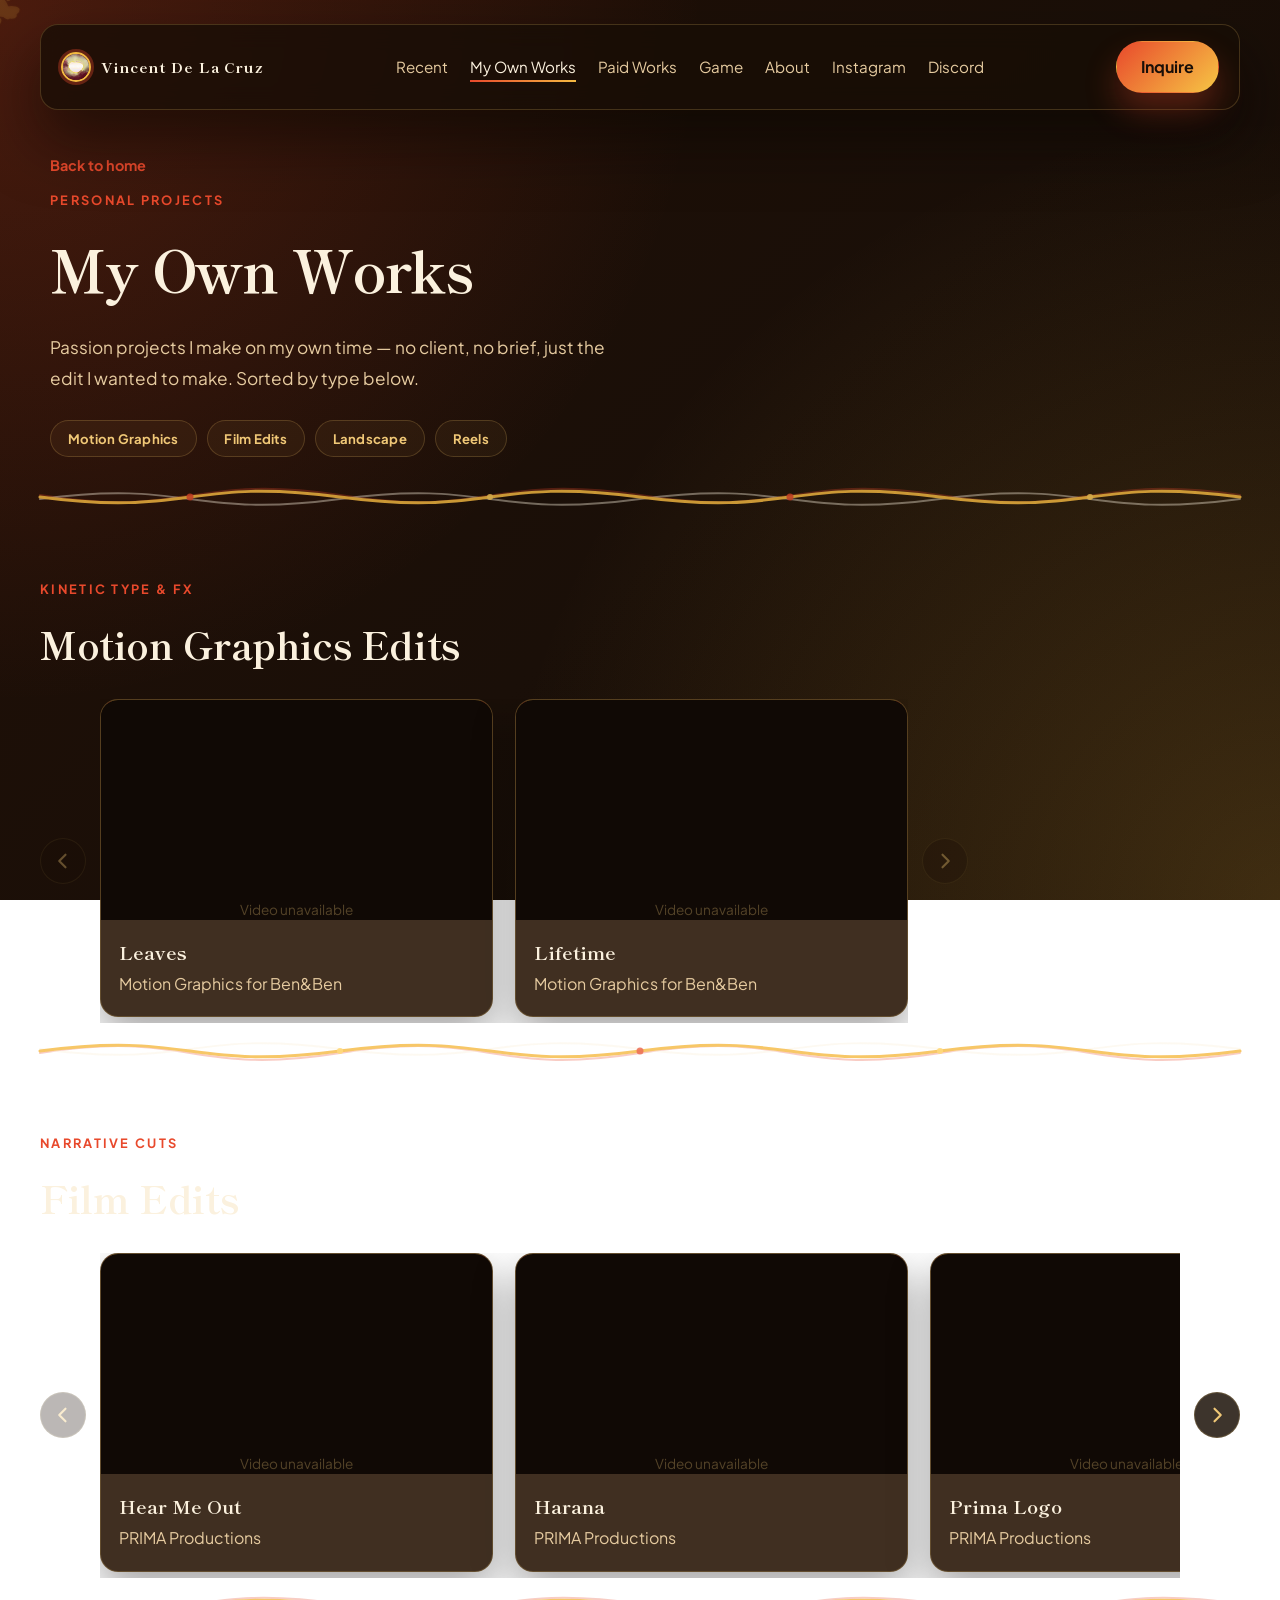
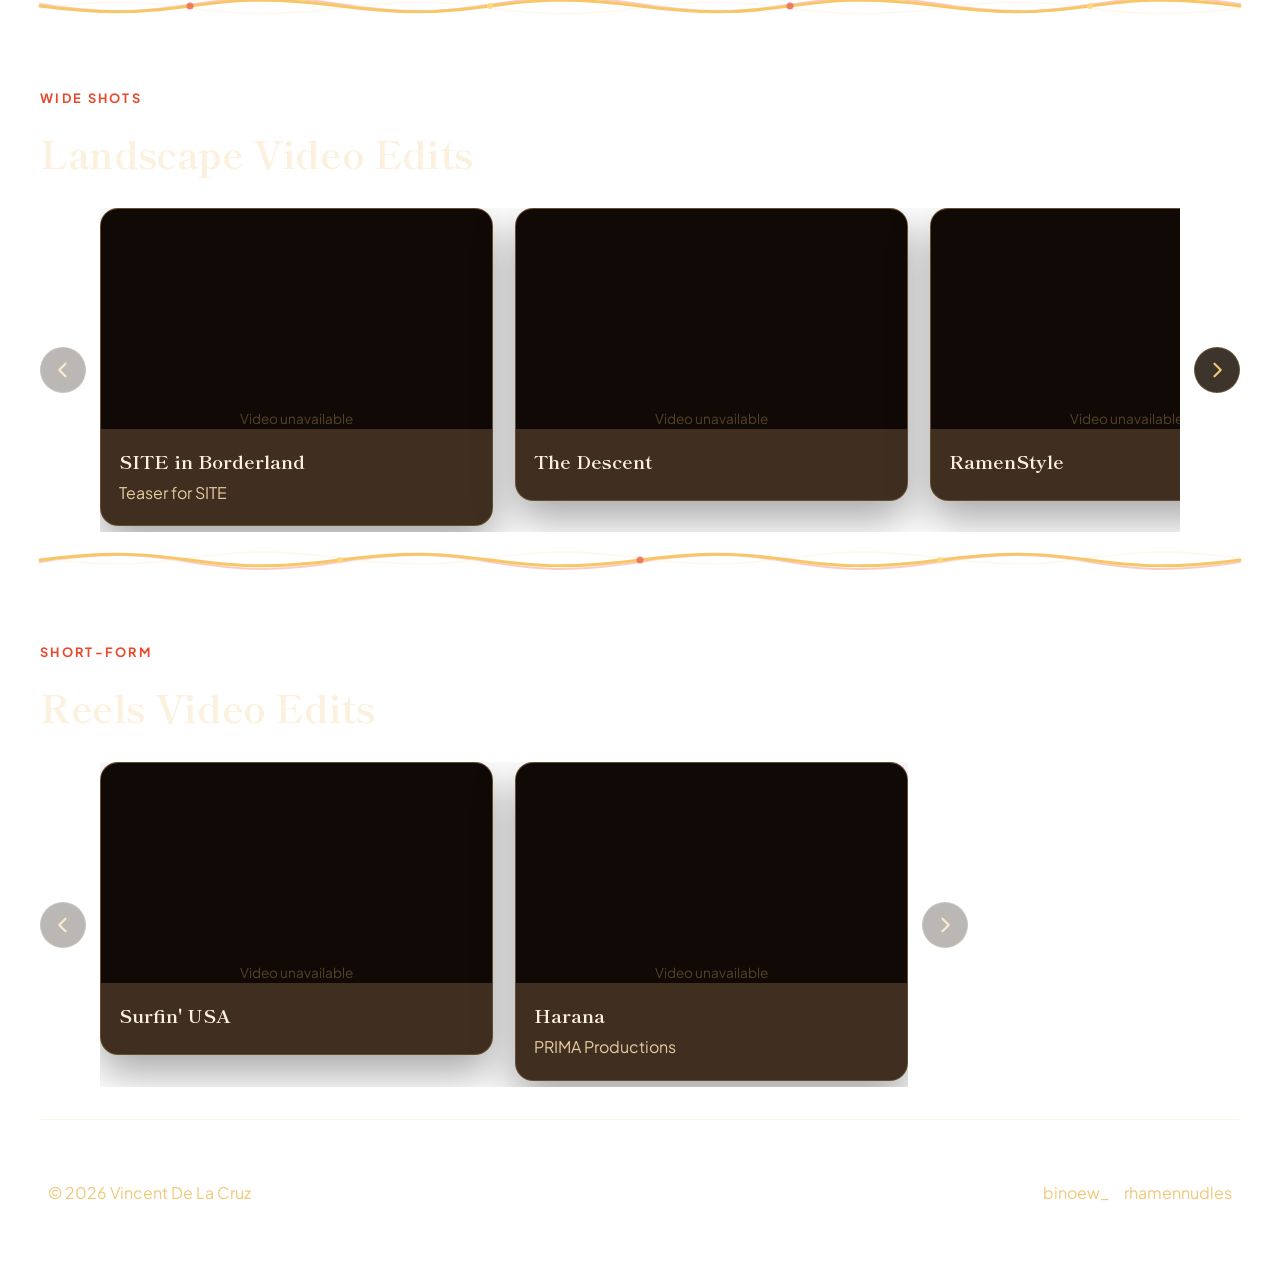
==== own-works.html @ 80db596d "Add own-works & paid-works html + more videos" ====
<!DOCTYPE html>
<html lang="en">
  <head>
    <meta charset="UTF-8" />
    <meta name="viewport" content="width=device-width, initial-scale=1.0" />
    <title>VDLC | My Own Works</title>
    <link rel="icon" type="image/png" href="Assets/ramen.png" />
    <meta
      name="description"
      content="Personal video projects by Vincent De La Cruz, sorted by motion graphics, film, landscape, and reels."
    />
    <link rel="preconnect" href="https://fonts.googleapis.com" />
    <link rel="preconnect" href="https://fonts.gstatic.com" crossorigin />
    <link
      href="https://fonts.googleapis.com/css2?family=Shippori+Mincho:wght@500;600;700;800&family=Plus+Jakarta+Sans:wght@400;500;600;700;800&display=swap"
      rel="stylesheet"
    />
    <link rel="stylesheet" href="style.css" />
  </head>
  <body>
    <div class="wheat-parallax" aria-hidden="true">
      <div class="wheat-layer wheat-layer-back" id="wheatBack">
        <div class="wheat-layer-inner"></div>
      </div>
      <div class="wheat-layer wheat-layer-front" id="wheatFront">
        <div class="wheat-layer-inner"></div>
      </div>
    </div>

    <div class="page-shell">
      <header class="topbar">
        <a href="index.html#home" class="brand" aria-label="Home">
          <img src="Assets/ramen.png" class="brand-mark" alt="Ramen logo" />
          <span class="brand-text">Vincent De La Cruz</span>
        </a>

        <nav class="nav" aria-label="Main navigation">
          <a href="index.html#recent">Recent</a>
          <a href="own-works.html" class="is-active">My Own Works</a>
          <a href="paid-works.html">Paid Works</a>
          <a href="index.html#game">Game</a>
          <a href="index.html#about">About</a>
          <a href="https://instagram.com/binoew_" target="_blank" rel="noreferrer">Instagram</a>
          <a href="https://discord.com/users/rhamennudles" target="_blank" rel="noreferrer">Discord</a>
        </nav>

        <button class="button button-primary" id="inquireOpenBtn" type="button">Inquire</button>
      </header>

      <main>
        <section class="page-header" id="top">
          <a href="index.html#work" class="text-link back-link">Back to home</a>
          <p class="eyebrow">Personal projects</p>
          <h1>My Own Works</h1>
          <p class="lead">
            Passion projects I make on my own time — no client, no brief, just the
            edit I wanted to make. Sorted by type below.
          </p>

          <nav class="subnav" aria-label="Jump to category">
            <a href="#motion">Motion Graphics</a>
            <a href="#film">Film Edits</a>
            <a href="#landscape">Landscape</a>
            <a href="#reels">Reels</a>
          </nav>
        </section>

        <div class="noodle-divider" aria-hidden="true">
          <svg viewBox="0 0 1200 40" preserveAspectRatio="none">
            <path class="noodle-strand noodle-strand-c" d="M0,18 C150,42 150,-4 300,18 C450,42 450,-4 600,18 C750,42 750,-4 900,18 C1050,42 1050,-4 1200,18" />
            <path class="noodle-strand noodle-strand-b" d="M0,22 C150,2 150,42 300,22 C450,2 450,42 600,22 C750,2 750,42 900,22 C1050,2 1050,42 1200,22" />
            <path class="noodle-strand noodle-strand-a" d="M0,20 C150,40 150,0 300,20 C450,40 450,0 600,20 C750,40 750,0 900,20 C1050,40 1050,0 1200,20" />
            <circle class="noodle-garnish" cx="150" cy="20" r="3.5" />
            <circle class="noodle-garnish-alt" cx="450" cy="20" r="3" />
            <circle class="noodle-garnish" cx="750" cy="20" r="3.5" />
            <circle class="noodle-garnish-alt" cx="1050" cy="20" r="3" />
          </svg>
        </div>

        <section class="content-section category-section" id="motion">
          <div class="section-heading">
            <p class="eyebrow">Kinetic type & FX</p>
            <h2>Motion Graphics Edits</h2>
          </div>
          <div class="carousel-wrap">
            <button class="carousel-arrow carousel-arrow-prev" type="button" aria-label="Scroll left">
              <svg width="20" height="20" viewBox="0 0 16 16" fill="none" aria-hidden="true">
                <path d="M10 3L5 8l5 5" stroke="currentColor" stroke-width="1.7" stroke-linecap="round" stroke-linejoin="round"/>
              </svg>
            </button>
            <div class="video-grid portfolio-grid carousel-track" data-gallery="own-motion"></div>
            <button class="carousel-arrow carousel-arrow-next" type="button" aria-label="Scroll right">
              <svg width="20" height="20" viewBox="0 0 16 16" fill="none" aria-hidden="true">
                <path d="M6 3l5 5-5 5" stroke="currentColor" stroke-width="1.7" stroke-linecap="round" stroke-linejoin="round"/>
              </svg>
            </button>
          </div>
        </section>

        <div class="noodle-divider" aria-hidden="true">
          <svg viewBox="0 0 1200 40" preserveAspectRatio="none">
            <path class="noodle-strand noodle-strand-c" d="M0,22 C150,-2 150,46 300,22 C450,-2 450,46 600,22 C750,-2 750,46 900,22 C1050,-2 1050,46 1200,22" />
            <path class="noodle-strand noodle-strand-b" d="M0,18 C150,38 150,-2 300,18 C450,38 450,-2 600,18 C750,38 750,-2 900,18 C1050,38 1050,-2 1200,18" />
            <path class="noodle-strand noodle-strand-a" d="M0,20 C150,0 150,40 300,20 C450,0 450,40 600,20 C750,0 750,40 900,20 C1050,0 1050,40 1200,20" />
            <circle class="noodle-garnish-alt" cx="300" cy="20" r="3" />
            <circle class="noodle-garnish" cx="600" cy="20" r="3.5" />
            <circle class="noodle-garnish-alt" cx="900" cy="20" r="3" />
          </svg>
        </div>

        <section class="content-section category-section" id="film">
          <div class="section-heading">
            <p class="eyebrow">Narrative cuts</p>
            <h2>Film Edits</h2>
          </div>
          <div class="carousel-wrap">
            <button class="carousel-arrow carousel-arrow-prev" type="button" aria-label="Scroll left">
              <svg width="20" height="20" viewBox="0 0 16 16" fill="none" aria-hidden="true">
                <path d="M10 3L5 8l5 5" stroke="currentColor" stroke-width="1.7" stroke-linecap="round" stroke-linejoin="round"/>
              </svg>
            </button>
            <div class="video-grid portfolio-grid carousel-track" data-gallery="own-film"></div>
            <button class="carousel-arrow carousel-arrow-next" type="button" aria-label="Scroll right">
              <svg width="20" height="20" viewBox="0 0 16 16" fill="none" aria-hidden="true">
                <path d="M6 3l5 5-5 5" stroke="currentColor" stroke-width="1.7" stroke-linecap="round" stroke-linejoin="round"/>
              </svg>
            </button>
          </div>
        </section>

        <div class="noodle-divider" aria-hidden="true">
          <svg viewBox="0 0 1200 40" preserveAspectRatio="none">
            <path class="noodle-strand noodle-strand-c" d="M0,18 C150,42 150,-4 300,18 C450,42 450,-4 600,18 C750,42 750,-4 900,18 C1050,42 1050,-4 1200,18" />
            <path class="noodle-strand noodle-strand-b" d="M0,22 C150,2 150,42 300,22 C450,2 450,42 600,22 C750,2 750,42 900,22 C1050,2 1050,42 1200,22" />
            <path class="noodle-strand noodle-strand-a" d="M0,20 C150,40 150,0 300,20 C450,40 450,0 600,20 C750,40 750,0 900,20 C1050,40 1050,0 1200,20" />
            <circle class="noodle-garnish" cx="150" cy="20" r="3.5" />
            <circle class="noodle-garnish-alt" cx="450" cy="20" r="3" />
            <circle class="noodle-garnish" cx="750" cy="20" r="3.5" />
            <circle class="noodle-garnish-alt" cx="1050" cy="20" r="3" />
          </svg>
        </div>

        <section class="content-section category-section" id="landscape">
          <div class="section-heading">
            <p class="eyebrow">Wide shots</p>
            <h2>Landscape Video Edits</h2>
          </div>
          <div class="carousel-wrap">
            <button class="carousel-arrow carousel-arrow-prev" type="button" aria-label="Scroll left">
              <svg width="20" height="20" viewBox="0 0 16 16" fill="none" aria-hidden="true">
                <path d="M10 3L5 8l5 5" stroke="currentColor" stroke-width="1.7" stroke-linecap="round" stroke-linejoin="round"/>
              </svg>
            </button>
            <div class="video-grid portfolio-grid carousel-track" data-gallery="own-landscape"></div>
            <button class="carousel-arrow carousel-arrow-next" type="button" aria-label="Scroll right">
              <svg width="20" height="20" viewBox="0 0 16 16" fill="none" aria-hidden="true">
                <path d="M6 3l5 5-5 5" stroke="currentColor" stroke-width="1.7" stroke-linecap="round" stroke-linejoin="round"/>
              </svg>
            </button>
          </div>
        </section>

        <div class="noodle-divider" aria-hidden="true">
          <svg viewBox="0 0 1200 40" preserveAspectRatio="none">
            <path class="noodle-strand noodle-strand-c" d="M0,22 C150,-2 150,46 300,22 C450,-2 450,46 600,22 C750,-2 750,46 900,22 C1050,-2 1050,46 1200,22" />
            <path class="noodle-strand noodle-strand-b" d="M0,18 C150,38 150,-2 300,18 C450,38 450,-2 600,18 C750,38 750,-2 900,18 C1050,38 1050,-2 1200,18" />
            <path class="noodle-strand noodle-strand-a" d="M0,20 C150,0 150,40 300,20 C450,0 450,40 600,20 C750,0 750,40 900,20 C1050,0 1050,40 1200,20" />
            <circle class="noodle-garnish-alt" cx="300" cy="20" r="3" />
            <circle class="noodle-garnish" cx="600" cy="20" r="3.5" />
            <circle class="noodle-garnish-alt" cx="900" cy="20" r="3" />
          </svg>
        </div>

        <section class="content-section category-section" id="reels">
          <div class="section-heading">
            <p class="eyebrow">Short-form</p>
            <h2>Reels Video Edits</h2>
          </div>
          <div class="carousel-wrap">
            <button class="carousel-arrow carousel-arrow-prev" type="button" aria-label="Scroll left">
              <svg width="20" height="20" viewBox="0 0 16 16" fill="none" aria-hidden="true">
                <path d="M10 3L5 8l5 5" stroke="currentColor" stroke-width="1.7" stroke-linecap="round" stroke-linejoin="round"/>
              </svg>
            </button>
            <div class="video-grid portfolio-grid carousel-track" data-gallery="own-reels"></div>
            <button class="carousel-arrow carousel-arrow-next" type="button" aria-label="Scroll right">
              <svg width="20" height="20" viewBox="0 0 16 16" fill="none" aria-hidden="true">
                <path d="M6 3l5 5-5 5" stroke="currentColor" stroke-width="1.7" stroke-linecap="round" stroke-linejoin="round"/>
              </svg>
            </button>
          </div>
        </section>
      </main>

      <footer class="contact-section" id="contact">
        <div class="footer-meta">
          <p>© <span id="year"></span> Vincent De La Cruz</p>
          <div class="socials" aria-label="Social media links">
            <a href="https://instagram.com/binoew_" target="_blank" rel="noreferrer">binoew_</a>
            <a href="https://discord.com/users/rhamennudles" target="_blank" rel="noreferrer">rhamennudles</a>
          </div>
        </div>
      </footer>
    </div>

    <div class="inquire-modal" id="inquireModal" aria-hidden="true">
      <div class="inquire-backdrop" id="inquireBackdrop"></div>
      <div class="inquire-dialog" role="dialog" aria-modal="true" aria-label="Inquire form">
        <button class="inquire-close" id="inquireCloseBtn" type="button" aria-label="Close">✕</button>
        <h2>Let's talk</h2>
        <p>Send me a message and I'll get back to you.</p>
        <form id="inquireForm" action="https://formspree.io/f/mbgrdawo" method="POST">
          <label>
            Name
            <input type="text" name="name" required />
          </label>
          <label>
            Email
            <input type="email" name="email" required />
          </label>
          <label>
            Message
            <textarea name="message" rows="4" required></textarea>
          </label>
          <button type="submit" class="button button-primary">Send message</button>
        </form>
        <p class="inquire-status" id="inquireStatus"></p>
      </div>
    </div>

    <script src="script.js"></script>
  </body>
</html>
---- style.css ----
:root {
  --bg: #1a0f08;
  --bg-deep: #100905;
  --panel: rgba(43, 26, 14, 0.85);
  --panel-strong: #3a2410;
  --card: rgba(48, 30, 15, 0.92);
  --line: rgba(245, 197, 105, 0.2);
  --text: #fbf1de;
  --muted: #e6cba0;
  --soft: #f0c877;

  --chili: #e8492c;
  --chili-strong: #c4351f;
  --egg: #f5b942;
  --egg-strong: #ffcf5c;
  --broth: #c9722a;

  --primary: var(--chili);
  --primary-strong: var(--chili-strong);
  --accent: var(--egg);
  --accent-strong: var(--egg-strong);

  --shadow: 0 30px 60px rgba(10, 5, 2, 0.55);
}

.wheat-parallax {
  position: fixed;
  inset: 0;
  z-index: -1;
  overflow: hidden;
  pointer-events: none;
}

.wheat-layer {
  position: absolute;
  top: -20px;
  left: -20px;
  width: clamp(260px, 38vw, 560px);
  height: clamp(260px, 38vw, 560px);
  will-change: transform;
}

.wheat-layer-inner {
  position: absolute;
  inset: 0;
  width: 100%;
  height: 100%;
  background-repeat: no-repeat;
  background-size: contain;
  background-position: top left;
  transform-origin: 6% 6%;
}

.wheat-layer-back .wheat-layer-inner {
  background-image: url("data:image/svg+xml,%3Csvg xmlns='http://www.w3.org/2000/svg' viewBox='0 0 460 460'%3E%3Cdefs%3E%3Cg id='ear'%3E%3Cpath d='M0,300 C4,240 -8,180 2,120 C10,76 -2,40 4,0' stroke='%23f5b942' stroke-width='3' fill='none' stroke-linecap='round'/%3E%3Cg fill='%23f5b942'%3E%3Cellipse cx='4' cy='0' rx='5' ry='11'/%3E%3Cellipse cx='-6' cy='18' rx='5' ry='11' transform='rotate(24 -6 18)'/%3E%3Cellipse cx='14' cy='18' rx='5' ry='11' transform='rotate(-24 14 18)'/%3E%3Cellipse cx='-4' cy='38' rx='5' ry='11' transform='rotate(18 -4 38)'/%3E%3Cellipse cx='12' cy='38' rx='5' ry='11' transform='rotate(-18 12 38)'/%3E%3Cellipse cx='-2' cy='58' rx='5' ry='11' transform='rotate(14 -2 58)'/%3E%3Cellipse cx='10' cy='58' rx='5' ry='11' transform='rotate(-14 10 58)'/%3E%3C/g%3E%3C/g%3E%3C/defs%3E%3Cuse href='%23ear' transform='translate(26,26) rotate(80)'/%3E%3Cuse href='%23ear' transform='translate(26,26) rotate(98) scale(0.9)'/%3E%3Cuse href='%23ear' transform='translate(26,26) rotate(116) scale(1.05)'/%3E%3Cuse href='%23ear' transform='translate(26,26) rotate(134) scale(0.85)'/%3E%3Cuse href='%23ear' transform='translate(26,26) rotate(152) scale(0.95)'/%3E%3Cuse href='%23ear' transform='translate(26,26) rotate(170) scale(0.75)'/%3E%3C/svg%3E");
  opacity: 0.06;
  filter: blur(1.5px);
  animation: wheatSwaySlow 26s ease-in-out infinite;
}

.wheat-layer-front .wheat-layer-inner {
  background-image: url("data:image/svg+xml,%3Csvg xmlns='http://www.w3.org/2000/svg' viewBox='0 0 460 460'%3E%3Cdefs%3E%3Cg id='ear'%3E%3Cpath d='M0,300 C4,240 -8,180 2,120 C10,76 -2,40 4,0' stroke='%23f5b942' stroke-width='3' fill='none' stroke-linecap='round'/%3E%3Cg fill='%23f5b942'%3E%3Cellipse cx='4' cy='0' rx='5' ry='11'/%3E%3Cellipse cx='-6' cy='18' rx='5' ry='11' transform='rotate(24 -6 18)'/%3E%3Cellipse cx='14' cy='18' rx='5' ry='11' transform='rotate(-24 14 18)'/%3E%3Cellipse cx='-4' cy='38' rx='5' ry='11' transform='rotate(18 -4 38)'/%3E%3Cellipse cx='12' cy='38' rx='5' ry='11' transform='rotate(-18 12 38)'/%3E%3Cellipse cx='-2' cy='58' rx='5' ry='11' transform='rotate(14 -2 58)'/%3E%3Cellipse cx='10' cy='58' rx='5' ry='11' transform='rotate(-14 10 58)'/%3E%3C/g%3E%3C/g%3E%3C/defs%3E%3Cuse href='%23ear' transform='translate(26,26) rotate(80)'/%3E%3Cuse href='%23ear' transform='translate(26,26) rotate(98) scale(0.9)'/%3E%3Cuse href='%23ear' transform='translate(26,26) rotate(116) scale(1.05)'/%3E%3Cuse href='%23ear' transform='translate(26,26) rotate(134) scale(0.85)'/%3E%3Cuse href='%23ear' transform='translate(26,26) rotate(152) scale(0.95)'/%3E%3Cuse href='%23ear' transform='translate(26,26) rotate(170) scale(0.75)'/%3E%3C/svg%3E");
  opacity: 0.12;
  animation: wheatSwaySlow 32s ease-in-out infinite reverse;
}

@keyframes wheatSwaySlow {
  0%, 100% { transform: rotate(-0.6deg); }
  50% { transform: rotate(0.6deg); }
}

@media (prefers-reduced-motion: reduce) {
  .wheat-layer-inner {
    animation: none !important;
  }
}

* {
  box-sizing: border-box;
}

html {
  scroll-behavior: smooth;
}

body {
  margin: 0;
  min-height: 100vh;
  font-family: "Plus Jakarta Sans", "Segoe UI", sans-serif;
  background:
    radial-gradient(circle at top left, rgba(232, 73, 44, 0.22), transparent 45%),
    radial-gradient(circle at bottom right, rgba(245, 185, 66, 0.2), transparent 50%),
    linear-gradient(135deg, #200f06 0%, #1a0f08 55%, #120a05 100%);
  background-attachment: fixed;
  color: var(--text);
}

img {
  max-width: 100%;
  display: block;
}

a {
  color: inherit;
  text-decoration: none;
}

button,
input,
textarea {
  font: inherit;
}

.page-shell {
  width: min(1200px, calc(100% - 32px));
  margin: 24px auto 32px;
}

.topbar {
  position: sticky;
  top: 18px;
  z-index: 20;
  display: flex;
  align-items: center;
  justify-content: space-between;
  gap: 16px;
  padding: 16px 20px;
  border: 1px solid var(--line);
  border-radius: 18px;
  background: rgba(24, 14, 6, 0.78);
  backdrop-filter: blur(12px);
  box-shadow: var(--shadow);
}

.brand {
  display: inline-flex;
  align-items: center;
  gap: 10px;
  font-weight: 800;
  letter-spacing: 0.06em;
  font-family: "Shippori Mincho", serif;
}

.brand-mark {
  display: grid;
  place-items: center;
  width: 30px;
  height: 30px;
  border-radius: 50%;
  overflow: hidden;
  object-fit: cover;
  border: 2px solid var(--egg);
  box-shadow: 0 0 0 3px rgba(232, 73, 44, 0.35);
}

.brand-text {
  font-size: 0.92rem;
}

.nav {
  display: flex;
  align-items: center;
  gap: 22px;
  color: var(--muted);
  font-size: 0.95rem;
}

.nav a {
  position: relative;
  transition: color 0.25s ease;
}

.nav a::after {
  content: "";
  position: absolute;
  left: 0;
  right: 100%;
  bottom: -6px;
  height: 2px;
  background: linear-gradient(90deg, var(--chili), var(--egg));
  transition: right 0.25s ease;
}

.nav a:hover::after,
.nav a.is-active::after {
  right: 0;
}

.nav a:hover,
.nav a.is-active,
.text-link:hover,
.socials a:hover {
  color: var(--text);
}

.button {
  display: inline-flex;
  align-items: center;
  justify-content: center;
  padding: 0.9rem 1.5rem;
  border-radius: 999px;
  border: 1px solid transparent;
  font-weight: 700;
  transition: transform 0.25s ease, box-shadow 0.25s ease, border-color 0.25s ease;
}

.button:hover {
  transform: translateY(-1px);
}

.button-primary {
  background: linear-gradient(135deg, var(--chili), var(--egg) 90%);
  color: #1a0f08;
  box-shadow: 0 18px 32px rgba(232, 73, 44, 0.3);
}

.button-secondary {
  background: rgba(245, 197, 105, 0.05);
  border-color: rgba(245, 197, 105, 0.25);
  color: var(--text);
}

.hero {
  display: grid;
  grid-template-columns: 1.2fr 0.8fr;
  align-items: center;
  min-height: 680px;
  gap: 40px;
  padding: 52px 10px 36px;
}

.eyebrow {
  margin: 0 0 18px;
  color: var(--chili);
  font-size: 0.8rem;
  font-weight: 700;
  letter-spacing: 0.18em;
  text-transform: uppercase;
}

.hero-copy h1 {
  margin: 0;
  max-width: 610px;
  font-family: "Shippori Mincho", serif;
  font-size: clamp(2.8rem, 5vw, 5rem);
  line-height: 1.02;
  letter-spacing: -0.02em;
  color: var(--text);
}

.lead {
  max-width: 560px;
  margin: 22px 0 0;
  color: var(--muted);
  font-size: 1.08rem;
  line-height: 1.8;
}

.hero-actions {
  display: flex;
  flex-wrap: wrap;
  gap: 14px;
  margin-top: 28px;
}

.hero-stats {
  list-style: none;
  display: flex;
  flex-wrap: wrap;
  gap: 18px;
  padding: 0;
  margin: 32px 0 0;
}

.hero-stats li {
  min-width: 135px;
  padding: 18px 20px;
  border: 1px solid var(--line);
  border-radius: 18px;
  background: rgba(28, 17, 8, 0.72);
}

.hero-stats strong {
  display: block;
  font-family: "Shippori Mincho", serif;
  font-size: 1.6rem;
  margin-bottom: 6px;
  color: var(--egg);
}

.hero-stats span {
  color: var(--soft);
  font-size: 0.84rem;
}

.hero-visual {
  position: relative;
  display: flex;
  justify-content: center;
  align-items: center;
}

.hero-visual::before,
.hero-visual::after {
  content: "";
  position: absolute;
  top: -6px;
  width: 92px;
  height: 190px;
  background-repeat: no-repeat;
  background-size: contain;
  opacity: 0.65;
  pointer-events: none;
  z-index: 0;
}

.hero-visual::before {
  left: 2%;
  background-image: url("data:image/svg+xml,%3Csvg xmlns='http://www.w3.org/2000/svg' viewBox='0 0 100 190'%3E%3Cpath d='M12,0 C34,44 -6,88 22,132 C42,162 14,178 18,190' stroke='%23f5b942' stroke-width='5' fill='none' stroke-linecap='round' opacity='0.85'/%3E%3Cpath d='M38,0 C16,50 58,74 32,118 C16,150 46,164 40,190' stroke='%23fbf1de' stroke-width='3.5' fill='none' stroke-linecap='round' opacity='0.6'/%3E%3Cpath d='M64,0 C86,46 48,90 74,134 C90,160 62,172 66,190' stroke='%23e8492c' stroke-width='3.5' fill='none' stroke-linecap='round' opacity='0.5'/%3E%3C/svg%3E");
}

.hero-visual::after {
  right: 2%;
  transform: scaleX(-1);
  background-image: url("data:image/svg+xml,%3Csvg xmlns='http://www.w3.org/2000/svg' viewBox='0 0 100 190'%3E%3Cpath d='M12,0 C34,44 -6,88 22,132 C42,162 14,178 18,190' stroke='%23f5b942' stroke-width='5' fill='none' stroke-linecap='round' opacity='0.85'/%3E%3Cpath d='M38,0 C16,50 58,74 32,118 C16,150 46,164 40,190' stroke='%23fbf1de' stroke-width='3.5' fill='none' stroke-linecap='round' opacity='0.6'/%3E%3Cpath d='M64,0 C86,46 48,90 74,134 C90,160 62,172 66,190' stroke='%23e8492c' stroke-width='3.5' fill='none' stroke-linecap='round' opacity='0.5'/%3E%3C/svg%3E");
}

.featured-card {
  position: relative;
  z-index: 1;
  width: min(100%, 440px);
  padding: 18px;
}

.bowl-frame {
  position: relative;
  overflow: visible;
  border-radius: 50%;
  padding: 14px;
  background:
    radial-gradient(circle at 30% 25%, rgba(255, 255, 255, 0.12), transparent 55%),
    conic-gradient(from 210deg, var(--egg), var(--chili) 35%, var(--broth) 65%, var(--egg) 100%);
  box-shadow: var(--shadow), inset 0 0 0 6px rgba(26, 15, 8, 0.55);
}

.featured-photo-wrap {
  position: relative;
  width: 100%;
  aspect-ratio: 1 / 1;
  border-radius: 50%;
  overflow: hidden;
  background: var(--bg-deep);
  box-shadow: inset 0 8px 24px rgba(0, 0, 0, 0.45);
}

.featured-photo {
  position: absolute;
  inset: 0;
  width: 100%;
  height: 100%;
  object-fit: cover;
  display: block;
}

.featured-photo-a {
  animation: crossfadeA 6s ease-in-out infinite;
}

.featured-photo-b {
  animation: crossfadeB 6s ease-in-out infinite;
}

@keyframes crossfadeA {
  0%, 40% { opacity: 1; }
  50%, 90% { opacity: 0; }
  100% { opacity: 1; }
}

@keyframes crossfadeB {
  0%, 40% { opacity: 0; }
  50%, 90% { opacity: 1; }
  100% { opacity: 0; }
}

.chili-fleck {
  position: absolute;
  width: 7px;
  height: 7px;
  border-radius: 2px;
  background: var(--chili);
  box-shadow: 0 0 0 1px rgba(0, 0, 0, 0.2);
  transform: rotate(24deg);
}

.fleck-1 { top: 6%; right: 14%; }
.fleck-2 { bottom: 14%; left: 8%; transform: rotate(-18deg); }
.fleck-3 { top: 38%; right: 2%; transform: rotate(52deg); }

.featured-info {
  padding: 18px 8px 8px;
  text-align: center;
}

.tag {
  display: inline-block;
  margin-bottom: 10px;
  padding: 0.42rem 0.7rem;
  border-radius: 999px;
  background: rgba(245, 185, 66, 0.14);
  border: 1px solid rgba(245, 185, 66, 0.3);
  color: var(--egg);
  font-size: 0.72rem;
  letter-spacing: 0.08em;
  text-transform: uppercase;
}

.featured-info h2 {
  margin: 0 0 10px;
  font-family: "Shippori Mincho", serif;
  font-size: clamp(1.6rem, 2vw, 2.4rem);
}

.featured-info p {
  margin: 0;
  color: var(--muted);
  line-height: 1.7;
}

.steam {
  position: absolute;
  top: -60px;
  left: 0;
  right: 0;
  height: 120px;
  z-index: 2;
  pointer-events: none;
  overflow: visible;
}

.wisp {
  position: absolute;
  bottom: 0;
  width: 4px;
  height: 90px;
  border-radius: 999px;
  background: linear-gradient(to top, var(--egg), transparent);
  opacity: 0.4;
  filter: blur(2px);
}

.wisp-1 { left: 25%; animation: rise1 5s ease-in-out infinite; }
.wisp-2 { left: 50%; animation: rise2 6.5s ease-in-out infinite 0.8s; }
.wisp-3 { left: 72%; animation: rise1 5.8s ease-in-out infinite 1.6s; }

@keyframes rise1 {
  0%, 100% { transform: translateY(0) scaleY(1); opacity: 0; }
  20% { opacity: 0.4; }
  60% { transform: translateY(-40px) scaleY(1.3); opacity: 0.22; }
  100% { transform: translateY(-70px) scaleY(1.5); opacity: 0; }
}

@keyframes rise2 {
  0%, 100% { transform: translateY(0) scaleY(1) translateX(0); opacity: 0; }
  25% { opacity: 0.35; }
  65% { transform: translateY(-36px) scaleY(1.2) translateX(8px); opacity: 0.2; }
  100% { transform: translateY(-65px) scaleY(1.4) translateX(14px); opacity: 0; }
}

@media (prefers-reduced-motion: reduce) {
  .wisp { animation: none; opacity: 0; }
}

.noodle-divider {
  position: relative;
  width: 100%;
  height: 40px;
  margin: 8px 0 -8px;
  opacity: 0.8;
}

.noodle-divider svg {
  width: 100%;
  height: 100%;
  overflow: visible;
}

.noodle-strand {
  fill: none;
  stroke-linecap: round;
}

.noodle-strand-a {
  stroke: var(--egg);
  stroke-width: 3;
}

.noodle-strand-b {
  stroke: var(--text);
  stroke-width: 2;
  opacity: 0.5;
}

.noodle-strand-c {
  stroke: var(--chili);
  stroke-width: 2;
  opacity: 0.35;
}

.noodle-garnish {
  fill: var(--chili);
  opacity: 0.85;
}

.noodle-garnish-alt {
  fill: var(--egg-strong);
  opacity: 0.9;
}

.content-section {
  padding: 72px 0 0;
}

.section-heading {
  margin-bottom: 28px;
}

.section-heading h2 {
  margin: 0;
  font-family: "Shippori Mincho", serif;
  font-size: clamp(2rem, 3vw, 3rem);
  letter-spacing: -0.01em;
}

.split-heading {
  display: flex;
  align-items: end;
  justify-content: space-between;
  gap: 12px;
}

.text-link {
  color: var(--chili);
  font-weight: 700;
}

.video-grid {
  display: flex;
  flex-wrap: wrap;
  align-items: flex-start;
  gap: 22px;
}

.video-card {
  position: relative;
  overflow: hidden;
  flex: 0 0 auto;
  min-width: 160px;
  max-width: 420px;
  min-height: 290px;
  border: 1px solid var(--line);
  border-radius: 18px;
  background: var(--card);
  box-shadow: 0 18px 40px rgba(5, 2, 1, 0.35);
  transition: transform 0.25s ease, border-color 0.25s ease, box-shadow 0.25s ease;
}

.video-card::before {
  content: "";
  position: absolute;
  top: 0;
  left: 0;
  right: 0;
  height: 4px;
  background: repeating-linear-gradient(
    90deg,
    var(--chili) 0 10px,
    var(--egg) 10px 20px
  );
  opacity: 0.85;
}

.video-card:hover {
  transform: translateY(-5px);
  border-color: rgba(245, 185, 66, 0.4);
  box-shadow: 0 26px 50px rgba(5, 2, 1, 0.5);
}

.video-frame {
  position: relative;
  height: 220px;
  width: 391px;
  overflow: hidden;
  background: var(--bg-deep);
  flex: 0 0 auto;
}

.video-frame video {
  width: 100%;
  height: 100%;
  display: block;
  object-fit: cover;
  background: var(--bg-deep);
}

.video-overlay {
  position: absolute;
  inset: 0;
  background: linear-gradient(rgba(16, 9, 5, 0.15), rgba(16, 9, 5, 0.72));
  pointer-events: none;
}

.video-duration {
  position: absolute;
  right: 14px;
  bottom: 12px;
  z-index: 2;
  padding: 0.45rem 0.7rem;
  border-radius: 999px;
  background: rgba(16, 9, 5, 0.75);
  border: 1px solid rgba(245, 197, 105, 0.18);
  font-size: 0.72rem;
  color: var(--text);
}

.play-button {
  position: absolute;
  top: 50%;
  left: 50%;
  transform: translate(-50%, -50%);
  z-index: 2;
  display: grid;
  place-items: center;
  width: 58px;
  height: 58px;
  border: 1px solid rgba(245, 197, 105, 0.3);
  border-radius: 50%;
  background: rgba(26, 15, 8, 0.75);
  color: var(--egg);
  font-size: 1.2rem;
  cursor: pointer;
  transition: transform 0.2s ease, background 0.2s ease;
}

.play-button:hover {
  transform: translate(-50%, -50%) scale(1.06);
  background: rgba(232, 73, 44, 0.85);
  color: var(--text);
}

.video-info {
  padding: 18px 18px 20px;
}

.video-info h3 {
  margin: 0 0 6px;
  font-family: "Shippori Mincho", serif;
  font-size: 1.18rem;
}

.video-info p {
  margin: 0;
  color: var(--muted);
  line-height: 1.6;
}

.gallery-empty {
  grid-column: 1 / -1;
  margin: 0;
  padding: 30px 18px;
  border: 1px dashed var(--line);
  border-radius: 18px;
  text-align: center;
  color: var(--muted);
}

.portfolio-section {
  position: relative;
  padding-bottom: 8px;
}

.portfolio-section::before,
.portfolio-section::after {
  content: "";
  position: absolute;
  top: 4px;
  width: 70px;
  height: 220px;
  background-repeat: no-repeat;
  background-size: contain;
  opacity: 0.45;
  pointer-events: none;
  z-index: 0;
}

.portfolio-section::before {
  left: -46px;
  background-image: url("data:image/svg+xml,%3Csvg xmlns='http://www.w3.org/2000/svg' viewBox='0 0 70 220'%3E%3Cpath d='M10,0 C28,40 -4,80 16,120 C32,152 6,176 12,220' stroke='%23f5b942' stroke-width='4' fill='none' stroke-linecap='round'/%3E%3Cpath d='M30,0 C14,42 46,74 24,114 C10,144 36,168 28,220' stroke='%23fbf1de' stroke-width='3' fill='none' stroke-linecap='round' opacity='0.6'/%3E%3Cpath d='M50,0 C64,44 34,84 54,124 C68,154 44,178 50,220' stroke='%23e8492c' stroke-width='3' fill='none' stroke-linecap='round' opacity='0.5'/%3E%3C/svg%3E");
}

.portfolio-section::after {
  right: -46px;
  transform: scaleX(-1);
  background-image: url("data:image/svg+xml,%3Csvg xmlns='http://www.w3.org/2000/svg' viewBox='0 0 70 220'%3E%3Cpath d='M10,0 C28,40 -4,80 16,120 C32,152 6,176 12,220' stroke='%23f5b942' stroke-width='4' fill='none' stroke-linecap='round'/%3E%3Cpath d='M30,0 C14,42 46,74 24,114 C10,144 36,168 28,220' stroke='%23fbf1de' stroke-width='3' fill='none' stroke-linecap='round' opacity='0.6'/%3E%3Cpath d='M50,0 C64,44 34,84 54,124 C68,154 44,178 50,220' stroke='%23e8492c' stroke-width='3' fill='none' stroke-linecap='round' opacity='0.5'/%3E%3C/svg%3E");
}

@media (max-width: 1120px) {
  .portfolio-section::before,
  .portfolio-section::after {
    display: none;
  }
}

.hub-grid {
  display: grid;
  grid-template-columns: repeat(2, minmax(0, 1fr));
  gap: 22px;
}

.hub-card {
  position: relative;
  overflow: hidden;
  display: flex;
  flex-direction: column;
  gap: 14px;
  align-items: flex-start;
  padding: 30px 26px 26px;
  border: 1px solid var(--line);
  border-radius: 20px;
  background: linear-gradient(180deg, rgba(38, 22, 10, 0.85), rgba(24, 14, 6, 0.75));
  box-shadow: var(--shadow);
  transition: transform 0.25s ease, border-color 0.25s ease;
}

.hub-card::before {
  content: "";
  position: absolute;
  top: 0;
  left: 0;
  right: 0;
  height: 4px;
  background: repeating-linear-gradient(
    90deg,
    var(--chili) 0 10px,
    var(--egg) 10px 20px
  );
  opacity: 0.85;
}

.hub-card:hover {
  transform: translateY(-5px);
  border-color: rgba(245, 185, 66, 0.4);
}

.hub-card h3 {
  margin: 0;
  font-family: "Shippori Mincho", serif;
  font-size: 1.6rem;
}

.hub-card p {
  margin: 0;
  color: var(--muted);
  line-height: 1.7;
}

.page-header {
  padding: 44px 10px 12px;
}

.back-link {
  display: inline-block;
  margin-bottom: 18px;
  font-size: 0.9rem;
}

.page-header h1 {
  margin: 0;
  font-family: "Shippori Mincho", serif;
  font-size: clamp(2.4rem, 4.5vw, 4rem);
  letter-spacing: -0.02em;
}

.subnav {
  display: flex;
  flex-wrap: wrap;
  gap: 10px;
  margin-top: 26px;
  padding: 0;
  list-style: none;
}

.subnav a {
  display: inline-block;
  padding: 0.55rem 1.05rem;
  border-radius: 999px;
  border: 1px solid var(--line);
  background: rgba(245, 197, 105, 0.05);
  color: var(--soft);
  font-size: 0.82rem;
  font-weight: 700;
  letter-spacing: 0.02em;
  transition: border-color 0.25s ease, color 0.25s ease, background 0.25s ease;
}

.subnav a:hover {
  color: var(--text);
  border-color: rgba(245, 185, 66, 0.4);
  background: rgba(232, 73, 44, 0.3);
}

.category-section {
  scroll-margin-top: 110px;
}

.about-card {
  display: grid;
  grid-template-columns: 1.3fr 0.7fr;
  gap: 24px;
  padding: 30px;
  border: 1px solid var(--line);
  border-radius: 24px;
  background: linear-gradient(180deg, rgba(38, 22, 10, 0.85), rgba(24, 14, 6, 0.75));
  box-shadow: var(--shadow);
}

.about-copy h2 {
  margin: 0 0 18px;
  font-family: "Shippori Mincho", serif;
  font-size: clamp(2rem, 3vw, 3rem);
  letter-spacing: -0.01em;
}

.about-copy p {
  margin: 0 0 18px;
  color: var(--muted);
  line-height: 1.8;
}

.about-panel {
  display: grid;
  gap: 12px;
  align-content: start;
}

.about-section {
  padding-bottom: 0;
}

.mini-stat {
  padding: 14px 16px;
  border: 1px solid var(--line);
  border-radius: 14px;
  background: rgba(28, 17, 8, 0.76);
}

.mini-stat span {
  display: block;
  margin-bottom: 10px;
  color: var(--egg);
  font-size: 0.8rem;
  letter-spacing: 0.08em;
  text-transform: uppercase;
}

.mini-stat strong {
  font-size: 1.2rem;
}

.achievements {
  margin-top: 28px;
}

.achievements-list {
  list-style: none;
  margin: 12px 0 0;
  padding: 0;
  display: grid;
  gap: 14px;
}

.achievements-list li {
  display: grid;
  gap: 4px;
  padding: 14px 16px;
  border: 1px solid var(--line);
  border-left: 3px solid var(--chili);
  border-radius: 10px;
  background: rgba(245, 197, 105, 0.03);
}

.achievements-list strong {
  font-size: 0.95rem;
  color: var(--text);
}

.achievements-list span {
  font-size: 0.84rem;
  color: var(--muted);
}

.contact-section {
  margin-top: 32px;
  padding: 24px 0 18px;
  border-top: 1px solid var(--line);
}

.footer-meta {
  display: flex;
  align-items: center;
  justify-content: space-between;
  gap: 40px;
  padding: 22px 8px 6px;
  color: var(--soft);
  width: 100%;
}

.socials {
  display: flex;
  align-items: center;
  gap: 14px;
}

.inquire-modal {
  position: fixed;
  inset: 0;
  z-index: 100;
  display: none;
  align-items: center;
  justify-content: center;
}

.inquire-modal.is-open {
  display: flex;
}

.inquire-backdrop {
  position: absolute;
  inset: 0;
  background: rgba(10, 5, 2, 0.75);
  backdrop-filter: blur(4px);
}

.inquire-dialog {
  position: relative;
  z-index: 1;
  width: min(90%, 440px);
  padding: 32px;
  border: 1px solid var(--line);
  border-radius: 20px;
  background: var(--card);
  box-shadow: var(--shadow);
}

.inquire-close {
  position: absolute;
  top: 16px;
  right: 16px;
  width: 32px;
  height: 32px;
  border: none;
  border-radius: 50%;
  background: rgba(245, 197, 105, 0.12);
  color: var(--text);
  cursor: pointer;
}

.inquire-dialog h2 {
  margin: 0 0 8px;
  font-family: "Shippori Mincho", serif;
}

.inquire-dialog p {
  color: var(--muted);
  margin: 0 0 20px;
}

.inquire-dialog form {
  display: grid;
  gap: 14px;
}

.inquire-dialog label {
  display: grid;
  gap: 6px;
  color: var(--muted);
  font-size: 0.9rem;
}

.inquire-dialog input,
.inquire-dialog textarea {
  padding: 0.8rem 1rem;
  border: 1px solid rgba(245, 197, 105, 0.2);
  border-radius: 12px;
  background: rgba(0, 0, 0, 0.28);
  color: var(--text);
  font-size: 16px;
}

.inquire-dialog input:focus,
.inquire-dialog textarea:focus {
  outline: none;
  border-color: var(--egg);
  box-shadow: 0 0 0 4px rgba(245, 185, 66, 0.15);
}

.inquire-status {
  margin-top: 12px;
  font-size: 0.85rem;
  color: var(--soft);
}

.video-frame video {
  opacity: 0;
  transition: opacity 0.3s ease;
}

.video-card.is-ready .video-frame video {
  opacity: 1;
}

.video-card.has-error .video-frame {
  display: grid;
  place-items: center;
}

.video-card.has-error .video-frame::after {
  content: "Video unavailable";
  color: var(--soft);
  font-size: 0.85rem;
}

.video-card.has-error .play-button,
.video-card.has-error .video-duration {
  display: none;
}

body.fullscreen-lock {
  overflow: hidden;
}

.video-frame.is-fullscreen {
  position: fixed;
  inset: 0;
  z-index: 999;
  width: 100vw;
  height: 100vh;
  display: flex;
  align-items: center;
  justify-content: center;
  background: #000;
  border-radius: 0;
}

.video-frame.is-fullscreen video {
  position: static;
  width: auto;
  height: auto;
  max-width: 100%;
  max-height: 100%;
  object-fit: contain;
}

.play-button,
.video-duration,
.fullscreen-hint {
  transition: opacity 0.2s ease;
}

.video-card.is-playing .play-button {
  opacity: 0;
  pointer-events: none;
}

.fullscreen-hint {
  position: absolute;
  bottom: 12px;
  left: 14px;
  z-index: 2;
  padding: 0.4rem 0.7rem;
  border-radius: 999px;
  background: rgba(16, 9, 5, 0.75);
  border: 1px solid rgba(245, 197, 105, 0.18);
  font-size: 0.68rem;
  color: var(--text);
  opacity: 0;
  pointer-events: none;
}

.video-card.is-playing .fullscreen-hint {
  opacity: 1;
}

.video-card,
.section-heading,
.split-heading,
.hub-card {
  transition: opacity 0.6s ease, transform 0.6s ease;
}

.video-card.pre-reveal,
.section-heading.pre-reveal,
.split-heading.pre-reveal,
.hub-card.pre-reveal {
  opacity: 0;
  transform: translateY(24px);
}

.video-card.is-revealed,
.section-heading.is-revealed,
.split-heading.is-revealed,
.hub-card.is-revealed {
  opacity: 1;
  transform: none;
}

@media (prefers-reduced-motion: reduce) {
  .video-card,
  .section-heading,
  .split-heading,
  .hub-card {
    opacity: 1;
    transform: none;
    transition: none;
  }
}

.carousel-wrap {
  position: relative;
  display: flex;
  align-items: center;
  gap: 14px;
}

.carousel-track {
  display: flex;
  flex-wrap: nowrap;
  overflow-x: auto;
  scroll-snap-type: x mandatory;
  scroll-behavior: smooth;
  gap: 22px;
  padding-bottom: 6px;
  scrollbar-width: none;
  -ms-overflow-style: none;
}

.carousel-track::-webkit-scrollbar {
  display: none;
}

.carousel-track .video-card {
  flex: 0 0 auto;
  scroll-snap-align: start;
}

.carousel-arrow {
  flex: 0 0 auto;
  display: grid;
  place-items: center;
  width: 46px;
  height: 46px;
  border-radius: 50%;
  border: 1px solid var(--line);
  background: rgba(28, 17, 8, 0.85);
  color: var(--soft);
  cursor: pointer;
  transition: border-color 0.25s ease, color 0.25s ease, transform 0.2s ease, background 0.25s ease;
  z-index: 2;
}

.carousel-arrow:hover {
  color: var(--text);
  border-color: rgba(245, 185, 66, 0.45);
  background: rgba(232, 73, 44, 0.55);
  transform: scale(1.05);
}

.carousel-arrow:disabled {
  opacity: 0.35;
  cursor: default;
  transform: none;
  background: rgba(28, 17, 8, 0.85);
  border-color: var(--line);
  color: var(--soft);
}

@media (max-width: 680px) {
  .carousel-arrow {
    width: 40px;
    height: 40px;
  }
}

.game-intro {
  margin: 10px 0 0;
  max-width: 560px;
  color: var(--muted);
  line-height: 1.7;
}

.game-wrap {
  display: grid;
  grid-template-columns: 1.6fr 0.9fr;
  gap: 22px;
  align-items: stretch;
}

.game-board {
  position: relative;
  overflow: hidden;
  min-height: 340px;
  border: 1px solid var(--line);
  border-radius: 18px;
  background: var(--bg-deep);
  box-shadow: 0 18px 40px rgba(5, 2, 1, 0.35);
}

.game-board::before {
  content: "";
  position: absolute;
  top: 0;
  left: 0;
  right: 0;
  height: 4px;
  z-index: 3;
  background: repeating-linear-gradient(
    90deg,
    var(--chili) 0 10px,
    var(--egg) 10px 20px
  );
  opacity: 0.85;
}

.game-table {
  position: absolute;
  inset: 0;
  width: 100%;
  height: 100%;
  object-fit: cover;
  filter: brightness(0.62) saturate(1.05);
}

.cup-track {
  position: absolute;
  inset: 0;
  z-index: 2;
}

.bowl {
  position: absolute;
  top: 58%;
  width: clamp(96px, 20vw, 168px);
  transform: translate(-50%, -50%);
  transition: left 0.42s cubic-bezier(0.5, 0, 0.35, 1.15);
  cursor: pointer;
}

.bowl-coin {
  position: absolute;
  left: 50%;
  bottom: 6%;
  width: 54%;
  transform: translate(-50%, 0) scale(0.85);
  opacity: 0;
  z-index: 1;
  filter: drop-shadow(0 6px 10px rgba(0, 0, 0, 0.5));
  transition: opacity 0.2s ease;
}

.bowl.has-coin .bowl-coin {
  opacity: 1;
}

.bowl-cup {
  position: relative;
  z-index: 2;
  width: 100%;
  display: block;
  filter: drop-shadow(0 16px 16px rgba(0, 0, 0, 0.55));
  transition: transform 0.4s cubic-bezier(0.34, 1.56, 0.64, 1);
}

.bowl.lifted .bowl-cup {
  transform: translateY(-62%) rotate(-8deg);
}

.bowl.correct .bowl-coin {
  filter: drop-shadow(0 0 10px rgba(245, 185, 66, 0.85)) drop-shadow(0 6px 10px rgba(0, 0, 0, 0.5));
}

.game-panel {
  display: flex;
  flex-direction: column;
  justify-content: center;
  gap: 18px;
  padding: 26px;
  border: 1px solid var(--line);
  border-radius: 18px;
  background: var(--card);
  box-shadow: 0 18px 40px rgba(5, 2, 1, 0.35);
}

.game-status {
  margin: 0;
  min-height: 2.6em;
  color: var(--text);
  font-size: 1.02rem;
  line-height: 1.5;
}

.game-score {
  display: flex;
  gap: 12px;
}

.score-pill {
  flex: 1;
  padding: 12px 14px;
  border: 1px solid var(--line);
  border-radius: 14px;
  background: rgba(28, 17, 8, 0.76);
  text-align: center;
}

.score-pill span {
  display: block;
  margin-bottom: 6px;
  color: var(--egg);
  font-size: 0.72rem;
  letter-spacing: 0.08em;
  text-transform: uppercase;
}

.score-pill strong {
  font-family: "Shippori Mincho", serif;
  font-size: 1.4rem;
}

#gameStartBtn {
  width: 100%;
}

@media (max-width: 980px) {
  .game-wrap {
    grid-template-columns: 1fr;
  }

  .game-board {
    min-height: 300px;
  }
}

@media (max-width: 680px) {
  .game-board {
    min-height: 260px;
  }

  .bowl {
    width: clamp(84px, 26vw, 130px);
  }

  .game-panel {
    padding: 20px;
  }
}

@media (max-width: 980px) {
  .hero,
  .about-card {
    grid-template-columns: 1fr;
  }

  .hub-grid {
    grid-template-columns: repeat(2, minmax(0, 1fr));
  }

  .bowl-frame {
    max-width: 340px;
    margin: 0 auto;
  }

  .hero-visual::before,
  .hero-visual::after {
    display: none;
  }
}

@media (max-width: 680px) {
  .topbar {
    flex-wrap: wrap;
    justify-content: center;
    gap: 12px;
    padding: 14px 16px;
  }

  .brand {
    order: 1;
  }

  #inquireOpenBtn {
    order: 2;
  }

  .nav {
    order: 3;
    width: 100%;
    justify-content: center;
    flex-wrap: wrap;
    gap: 14px 18px;
    font-size: 0.88rem;
  }

  .hero {
    padding-top: 34px;
    min-height: auto;
  }

  .hero-actions {
    flex-direction: column;
  }

  .hero-actions .button {
    width: 100%;
  }

  .hero-stats {
    gap: 12px;
  }

  .hero-stats li {
    flex: 1 1 calc(50% - 12px);
    min-width: 0;
  }

  .hub-grid {
    grid-template-columns: 1fr;
  }

  .section-heading,
  .split-heading {
    flex-direction: column;
    align-items: center;
    text-align: center;
    margin-bottom: 14px;
  }

  .page-header {
    text-align: center;
  }

  .page-header .subnav {
    justify-content: center;
  }

  .page-shell {
    width: min(100% - 22px, 1200px);
  }

  .about-card {
    padding: 22px;
  }

  .footer-meta {
    flex-direction: column;
    gap: 14px;
    text-align: center;
  }

  .inquire-dialog {
    width: min(92%, 400px);
    padding: 24px 20px;
  }
}

@media (max-width: 420px) {
  .hero-stats li {
    flex: 1 1 100%;
  }

  .featured-card {
    padding: 14px;
  }

  .bowl-frame {
    max-width: 260px;
  }

  .play-button {
    width: 52px;
    height: 52px;
  }

  .video-frame {
    height: 170px;
    width: 302px;
  }

  .inquire-dialog {
    padding: 20px 16px;
  }
}
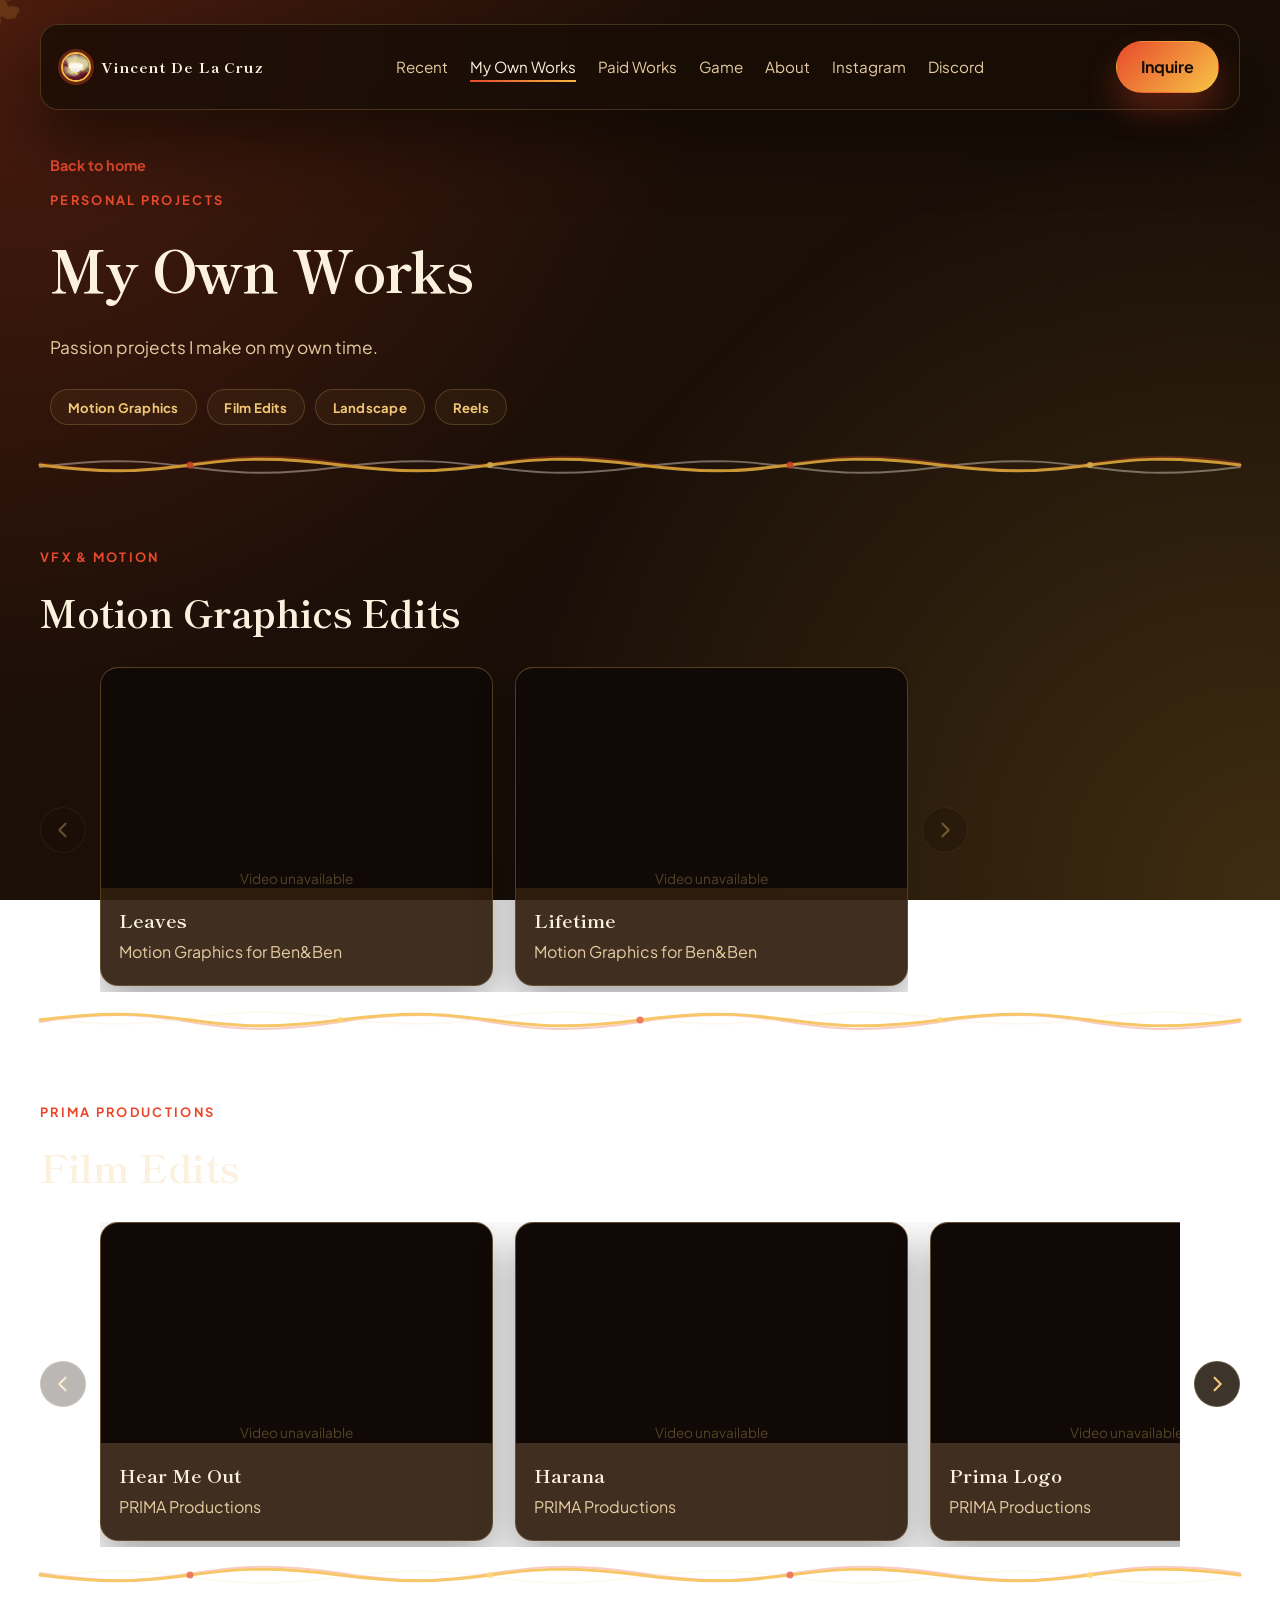
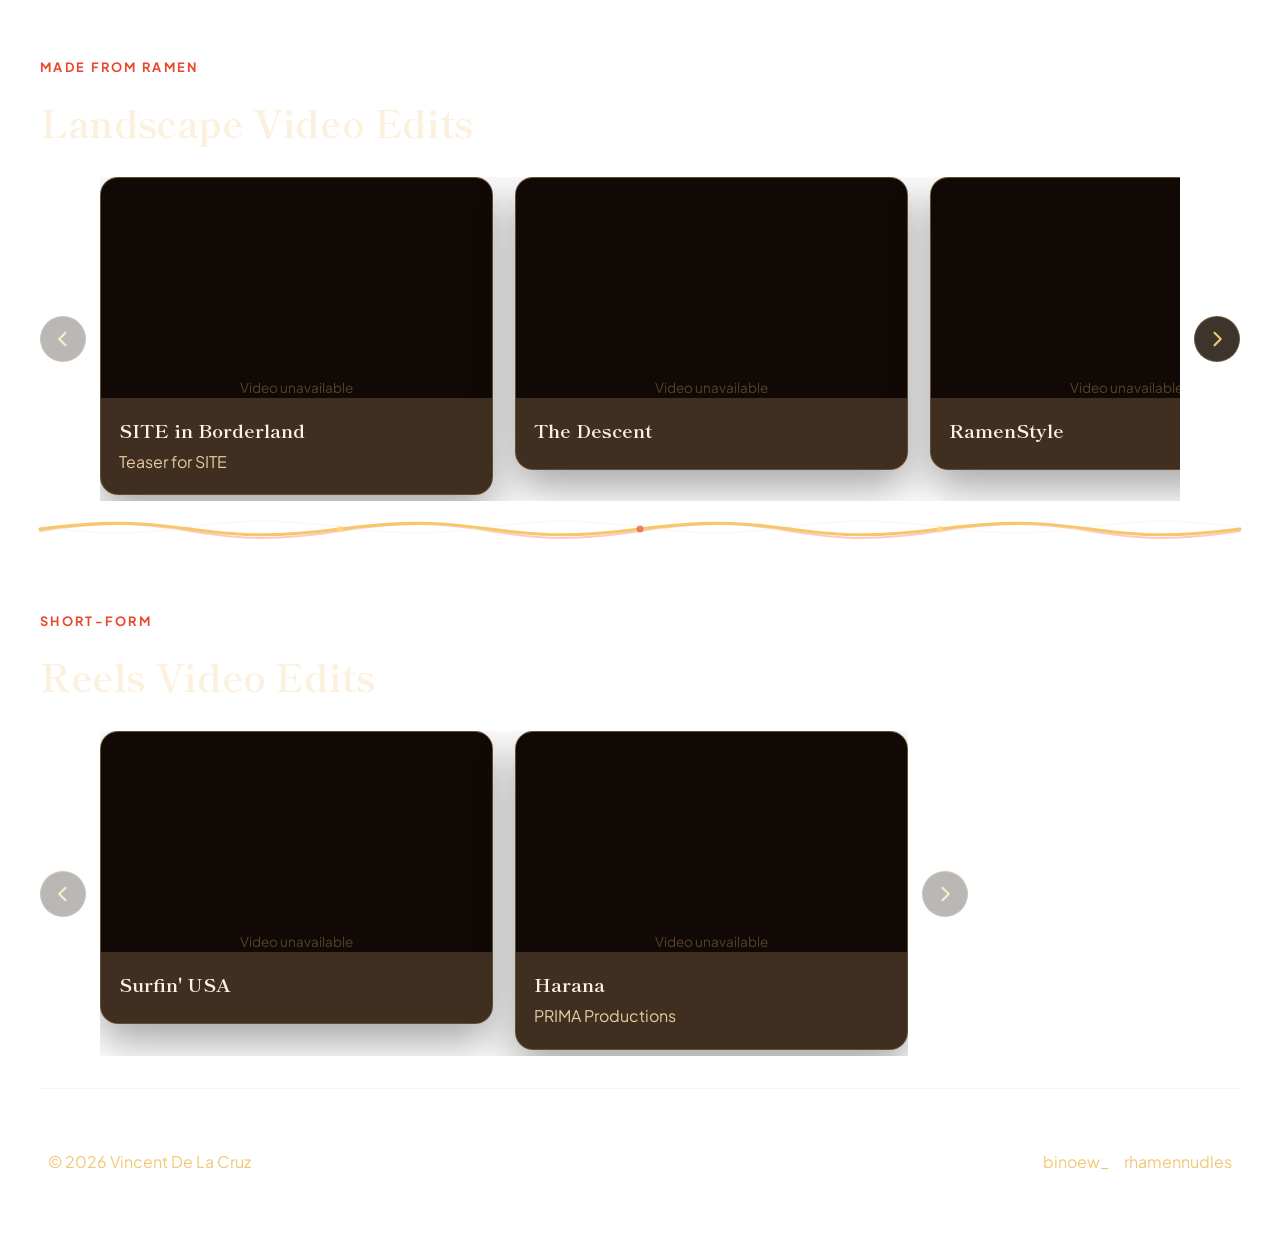
==== commit dab37a2f: "updated index.html" ====
--- a/own-works.html
+++ b/own-works.html
@@ -53,8 +53,7 @@
           <p class="eyebrow">Personal projects</p>
           <h1>My Own Works</h1>
           <p class="lead">
-            Passion projects I make on my own time — no client, no brief, just the
-            edit I wanted to make. Sorted by type below.
+            Passion projects I make on my own time.
           </p>
 
           <nav class="subnav" aria-label="Jump to category">
@@ -79,7 +78,7 @@
 
         <section class="content-section category-section" id="motion">
           <div class="section-heading">
-            <p class="eyebrow">Kinetic type & FX</p>
+            <p class="eyebrow">VFX & Motion</p>
             <h2>Motion Graphics Edits</h2>
           </div>
           <div class="carousel-wrap">
@@ -110,7 +109,7 @@
 
         <section class="content-section category-section" id="film">
           <div class="section-heading">
-            <p class="eyebrow">Narrative cuts</p>
+            <p class="eyebrow">PRIMA Productions</p>
             <h2>Film Edits</h2>
           </div>
           <div class="carousel-wrap">
@@ -142,7 +141,7 @@
 
         <section class="content-section category-section" id="landscape">
           <div class="section-heading">
-            <p class="eyebrow">Wide shots</p>
+            <p class="eyebrow">Made from RAMEN</p>
             <h2>Landscape Video Edits</h2>
           </div>
           <div class="carousel-wrap">
--- a/style.css
+++ b/style.css
@@ -543,6 +543,31 @@
   font-weight: 700;
 }
 
+.recent-grid {
+  display: flex;
+  flex-wrap: nowrap;
+  gap: 22px;
+}
+
+.recent-grid .video-card {
+  flex: 1 1 0;
+  min-width: 0;
+  max-width: none;
+}
+
+.recent-grid .video-frame {
+  width: 100%;
+}
+
+@media (max-width: 780px) {
+  .recent-grid {
+    flex-wrap: wrap;
+  }
+
+  .recent-grid .video-card {
+    flex: 1 1 260px;
+  }
+}
 .video-grid {
   display: flex;
   flex-wrap: wrap;
